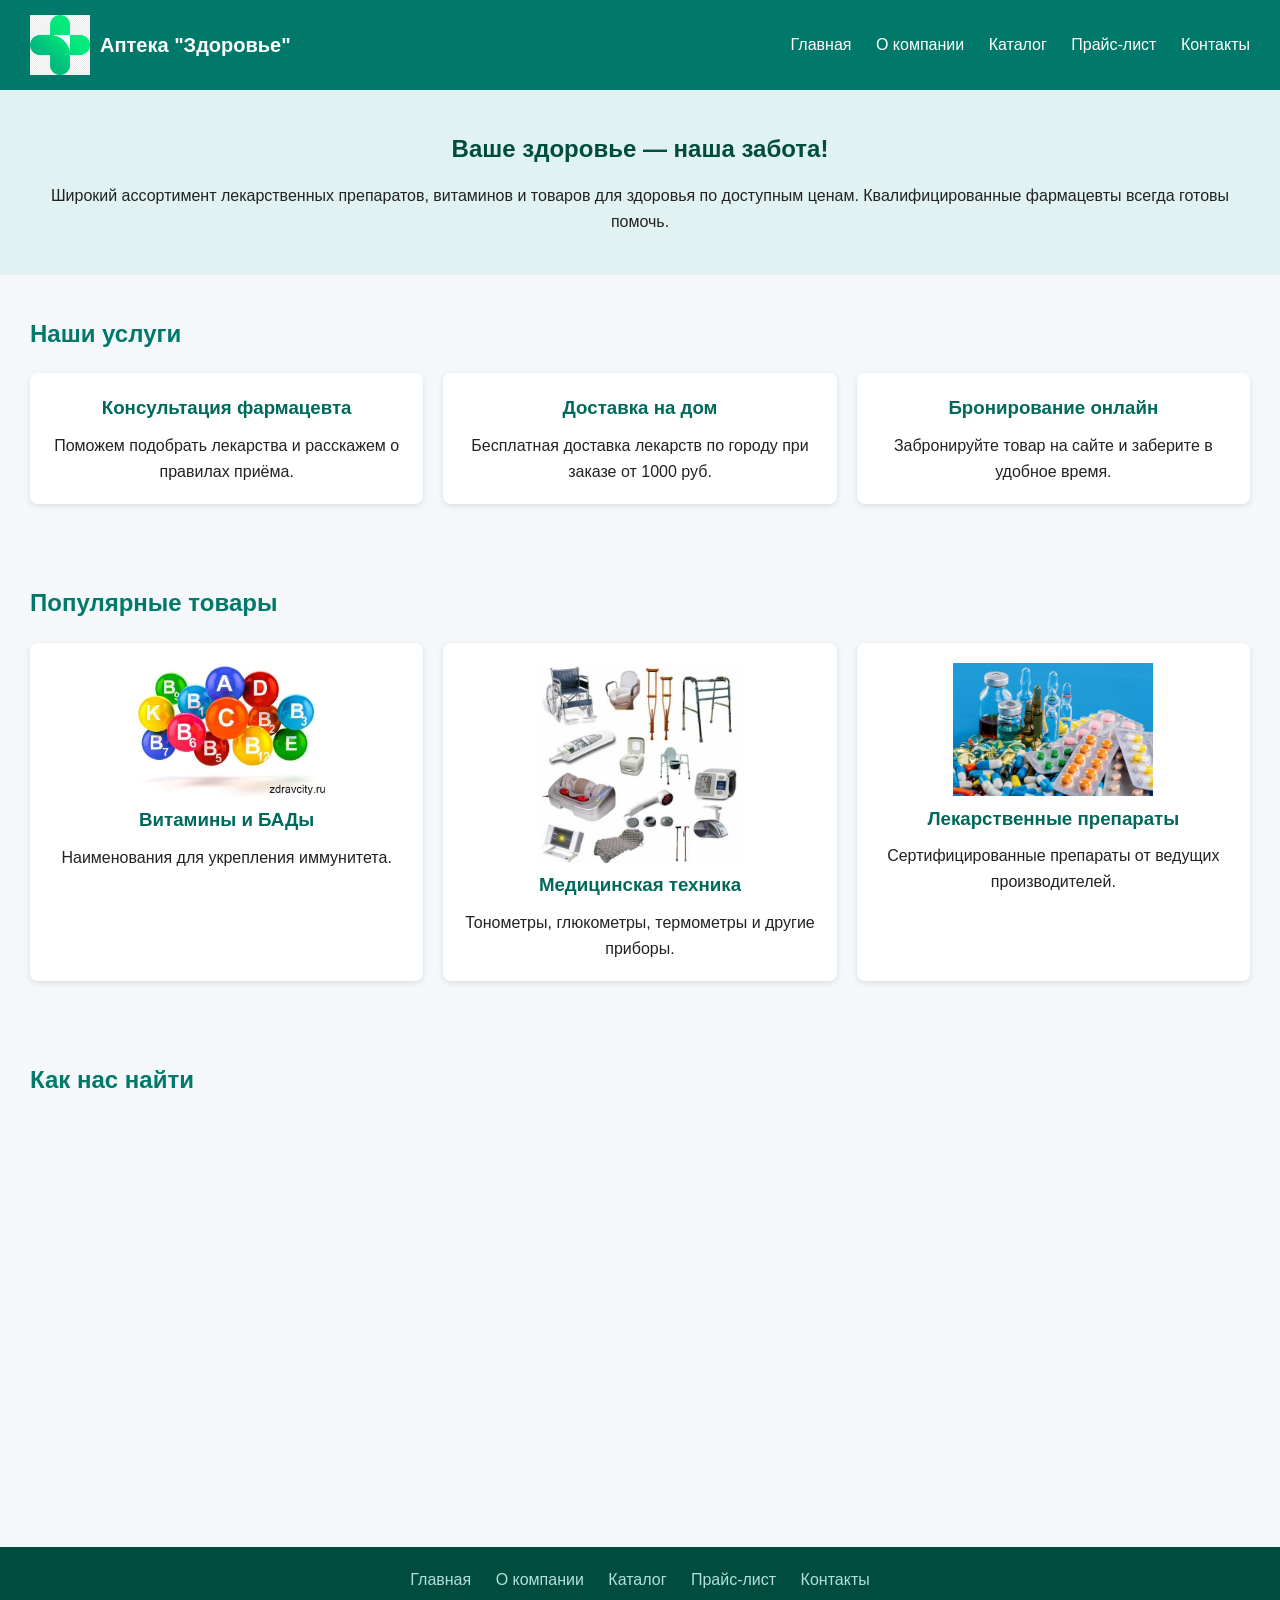
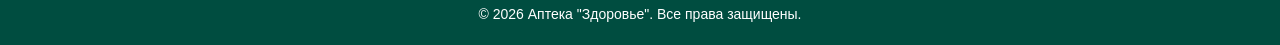
==== index.html @ 6024abb8 "Add files via upload" ====
<!DOCTYPE html>
<html lang="ru">
<head>
    <meta charset="UTF-8">
    <meta name="viewport" content="width=device-width, initial-scale=1.0">
    <title>Аптека "Здоровье" — Главная</title>
    <link rel="stylesheet" href="style.css">
</head>
<body>

<header class="header">
    <div class="logo">
        <img src="images/logo.png" alt="Логотип аптеки Здоровье" width="60">
        <span>Аптека "Здоровье"</span>
    </div>
    <nav class="nav">
        <a href="index.html">Главная</a>
        <a href="about.html">О компании</a>
        <a href="catalog.html">Каталог</a>
        <a href="price.html">Прайс-лист</a>
        <a href="contacts.html">Контакты</a>
    </nav>
</header>

<section class="intro">
    <h1>Ваше здоровье — наша забота!</h1>
    <p>Широкий ассортимент лекарственных препаратов, витаминов 
       и товаров для здоровья по доступным ценам. 
       Квалифицированные фармацевты всегда готовы помочь.</p>
</section>

<section class="services">
    <h2>Наши услуги</h2>
    <div class="cards">
        <div class="card">
            <h3>Консультация фармацевта</h3>
            <p>Поможем подобрать лекарства и расскажем о 
               правилах приёма.</p>
        </div>
        <div class="card">
            <h3>Доставка на дом</h3>
            <p>Бесплатная доставка лекарств по городу 
               при заказе от 1000 руб.</p>
        </div>
        <div class="card">
            <h3>Бронирование онлайн</h3>
            <p>Забронируйте товар на сайте и заберите 
               в удобное время.</p>
        </div>
    </div>
</section>

<section class="featured">
    <h2>Популярные товары</h2>
    <div class="cards">
        <div class="card">
            <img src="images/vitamins.jpg" alt="Витамины" width="200">
            <h3>Витамины и БАДы</h3>
            <p>Наименования для укрепления 
               иммунитета.</p>
        </div>
        <div class="card">
            <img src="images/medtech.jpg" alt="Медтехника" width="200">
            <h3>Медицинская техника</h3>
            <p>Тонометры, глюкометры, термометры 
               и другие приборы.</p>
        </div>
        <div class="card">
            <img src="images/medicine.jpg" alt="Лекарства" width="200">
            <h3>Лекарственные препараты</h3>
            <p>Сертифицированные препараты от ведущих 
               производителей.</p>
        </div>
    </div>
</section>

<section class="map">
    <h2>Как нас найти</h2>
    <!-- Интерактивная карта Яндекс -->
    <iframe src="https://yandex.ru/map-widget/v1/?ll=34.303175%2C53.304076&z=16" 
            width="100%" height="350" frameborder="0"></iframe>
</section>

<footer class="footer">
    <nav>
        <a href="index.html">Главная</a>
        <a href="about.html">О компании</a>
        <a href="catalog.html">Каталог</a>
        <a href="price.html">Прайс-лист</a>
        <a href="contacts.html">Контакты</a>
    </nav>
    <p>© 2026 Аптека "Здоровье". Все права защищены.</p>
</footer>

</body>
</html>
---- style.css ----
* {
    box-sizing: border-box;
    margin: 0;
    padding: 0;
}

body {
    font-family: Arial, sans-serif;
    background: #f4f8fb;
    color: #222;
    line-height: 1.6;
}

/* Шапка */
.header {
    display: flex;
    justify-content: space-between;
    align-items: center;
    background: #00796b;
    color: #fff;
    padding: 15px 30px;
    flex-wrap: wrap;
}

.logo {
    display: flex;
    align-items: center;
    gap: 10px;
    font-size: 20px;
    font-weight: bold;
}

.nav a {
    color: #fff;
    text-decoration: none;
    margin-left: 20px;
    font-weight: 500;
}

.nav a:hover {
    text-decoration: underline;
}

/* Интро */
.intro {
    background: #e0f2f1;
    padding: 40px 30px;
    text-align: center;
}

.intro h1 {
    color: #004d40;
    margin-bottom: 15px;
}

/* Карточки */
.services, .featured {
    padding: 40px 30px;
}

.services h2, .featured h2 {
    color: #00796b;
    margin-bottom: 20px;
}

.cards {
    display: flex;
    gap: 20px;
    flex-wrap: wrap;
}

.card {
    background: #fff;
    border-radius: 8px;
    padding: 20px;
    flex: 1 1 250px;
    box-shadow: 0 2px 6px rgba(0,0,0,0.1);
    text-align: center;
}

.card h3 {
    margin-bottom: 10px;
    color: #00695c;
}

/* Таблица прайса */
.price-table {
    width: 100%;
    border-collapse: collapse;
    margin-top: 20px;
}

.price-table th, .price-table td {
    border: 1px solid #b2dfdb;
    padding: 10px;
    text-align: left;
}

.price-table th {
    background: #00796b;
    color: #fff;
}

.cat-medicine { background: #e3f2fd; }
.cat-vitamins  { background: #e8f5e9; }
.cat-medtech   { background: #fff3e0; }

/* Товары */
.product {
    background: #fff;
    border-radius: 8px;
    padding: 20px;
    margin-bottom: 20px;
    box-shadow: 0 2px 6px rgba(0,0,0,0.1);
}

.product h3 {
    color: #00695c;
    margin-bottom: 10px;
}

/* Карта */
.map {
    padding: 40px 30px;
}

.map h2 {
    color: #00796b;
    margin-bottom: 20px;
}

/* Подвал */
.footer {
    background: #004d40;
    color: #fff;
    text-align: center;
    padding: 20px;
    margin-top: 30px;
}

.footer nav a {
    color: #b2dfdb;
    text-decoration: none;
    margin: 0 10px;
}

.footer nav a:hover {
    text-decoration: underline;
}

.footer p {
    margin-top: 10px;
    font-size: 14px;
}
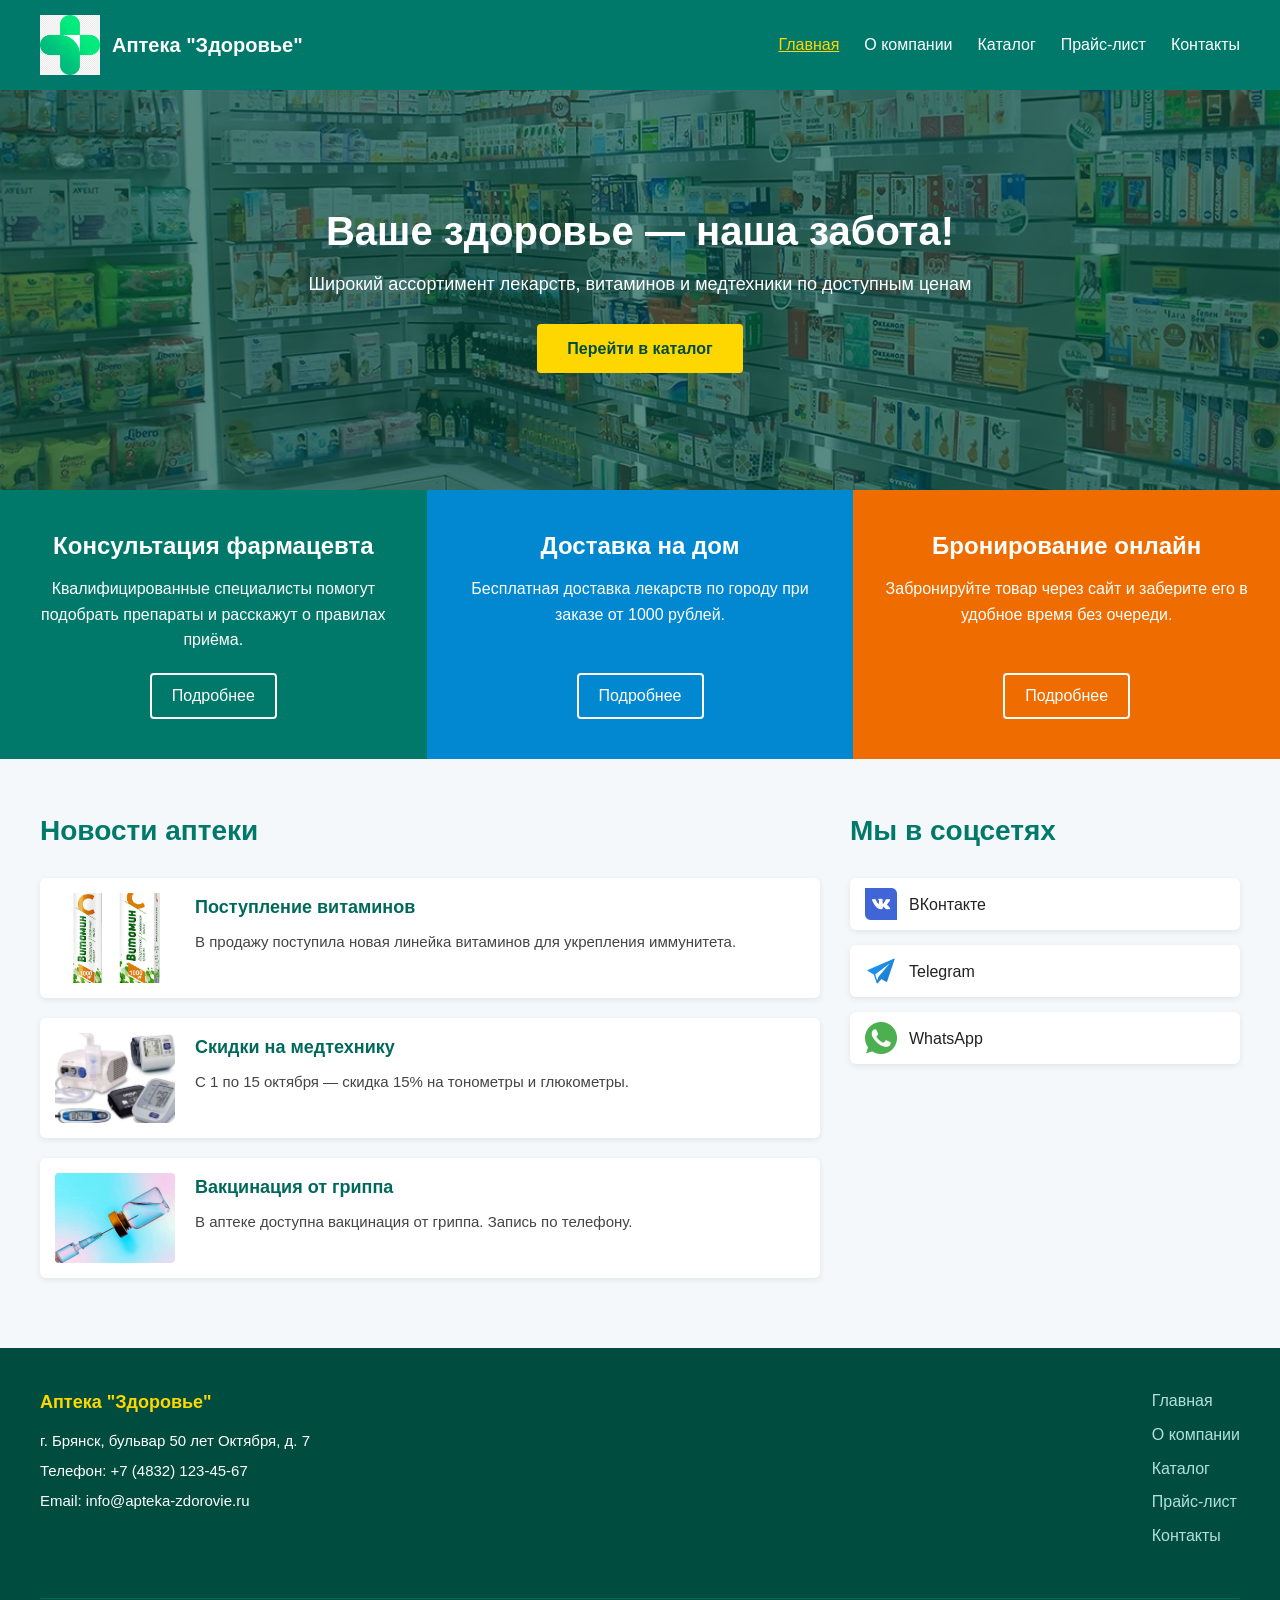
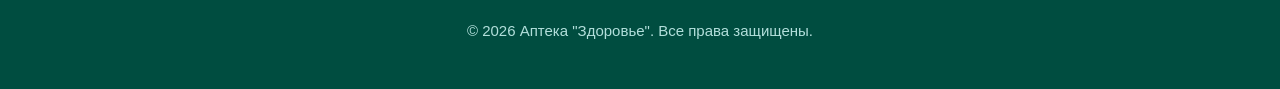
==== commit fdab4213: "Add files via upload" ====
--- a/index.html
+++ b/index.html
@@ -4,92 +4,118 @@
     <meta charset="UTF-8">
     <meta name="viewport" content="width=device-width, initial-scale=1.0">
     <title>Аптека "Здоровье" — Главная</title>
-    <link rel="stylesheet" href="style.css">
+    <link rel="stylesheet" href="styles.css">
 </head>
 <body>
 
+<!-- ШАПКА САЙТА -->
 <header class="header">
     <div class="logo">
         <img src="images/logo.png" alt="Логотип аптеки Здоровье" width="60">
-        <span>Аптека "Здоровье"</span>
+        <span class="logo-text">Аптека "Здоровье"</span>
     </div>
-    <nav class="nav">
-        <a href="index.html">Главная</a>
-        <a href="about.html">О компании</a>
-        <a href="catalog.html">Каталог</a>
-        <a href="price.html">Прайс-лист</a>
-        <a href="contacts.html">Контакты</a>
+
+    <nav class="main-menu">
+        <ul>
+            <li><a href="index.html" class="active">Главная</a></li>
+            <li><a href="about.html">О компании</a></li>
+            <li><a href="catalog.html">Каталог</a></li>
+            <li><a href="price.html">Прайс-лист</a></li>
+            <li><a href="contacts.html">Контакты</a></li>
+        </ul>
     </nav>
 </header>
 
-<section class="intro">
-    <h1>Ваше здоровье — наша забота!</h1>
-    <p>Широкий ассортимент лекарственных препаратов, витаминов 
-       и товаров для здоровья по доступным ценам. 
-       Квалифицированные фармацевты всегда готовы помочь.</p>
-</section>
-
-<section class="services">
-    <h2>Наши услуги</h2>
-    <div class="cards">
-        <div class="card">
-            <h3>Консультация фармацевта</h3>
-            <p>Поможем подобрать лекарства и расскажем о 
-               правилах приёма.</p>
-        </div>
-        <div class="card">
-            <h3>Доставка на дом</h3>
-            <p>Бесплатная доставка лекарств по городу 
-               при заказе от 1000 руб.</p>
-        </div>
-        <div class="card">
-            <h3>Бронирование онлайн</h3>
-            <p>Забронируйте товар на сайте и заберите 
-               в удобное время.</p>
-        </div>
+<!-- ГЛАВНЫЙ БАННЕР -->
+<section class="hero">
+    <div class="hero-content">
+        <h1>Ваше здоровье — наша забота!</h1>
+        <p>Широкий ассортимент лекарств, витаминов и медтехники по доступным ценам</p>
+        <a href="catalog.html" class="btn">Перейти в каталог</a>
     </div>
 </section>
 
-<section class="featured">
-    <h2>Популярные товары</h2>
-    <div class="cards">
-        <div class="card">
-            <img src="images/vitamins.jpg" alt="Витамины" width="200">
-            <h3>Витамины и БАДы</h3>
-            <p>Наименования для укрепления 
-               иммунитета.</p>
-        </div>
-        <div class="card">
-            <img src="images/medtech.jpg" alt="Медтехника" width="200">
-            <h3>Медицинская техника</h3>
-            <p>Тонометры, глюкометры, термометры 
-               и другие приборы.</p>
-        </div>
-        <div class="card">
-            <img src="images/medicine.jpg" alt="Лекарства" width="200">
-            <h3>Лекарственные препараты</h3>
-            <p>Сертифицированные препараты от ведущих 
-               производителей.</p>
-        </div>
-    </div>
+<!-- ТРИ КЛЮЧЕВЫХ ПРЕИМУЩЕСТВА -->
+<section class="services">
+    <article class="service service-green">
+        <h2>Консультация фармацевта</h2>
+        <p>Квалифицированные специалисты помогут подобрать препараты и расскажут о правилах приёма.</p>
+        <a href="about.html" class="btn-small">Подробнее</a>
+    </article>
+
+    <article class="service service-blue">
+        <h2>Доставка на дом</h2>
+        <p>Бесплатная доставка лекарств по городу при заказе от 1000 рублей.</p>
+        <a href="contacts.html" class="btn-small">Подробнее</a>
+    </article>
+
+    <article class="service service-orange">
+        <h2>Бронирование онлайн</h2>
+        <p>Забронируйте товар через сайт и заберите его в удобное время без очереди.</p>
+        <a href="catalog.html" class="btn-small">Подробнее</a>
+    </article>
 </section>
 
-<section class="map">
-    <h2>Как нас найти</h2>
-    <!-- Интерактивная карта Яндекс -->
-    <iframe src="https://yandex.ru/map-widget/v1/?ll=34.303175%2C53.304076&z=16" 
-            width="100%" height="350" frameborder="0"></iframe>
+<!-- НОВОСТИ И СОЦСЕТИ -->
+<section class="content">
+    <div class="news">
+        <h2>Новости аптеки</h2>
+
+        <article class="news-item">
+            <img src="images/news-1.jpg" alt="Новость о поступлении витаминов">
+            <div class="news-text">
+                <h3>Поступление витаминов</h3>
+                <p>В продажу поступила новая линейка витаминов для укрепления иммунитета.</p>
+            </div>
+        </article>
+
+        <article class="news-item">
+            <img src="images/news-2.jpg" alt="Новость о скидках">
+            <div class="news-text">
+                <h3>Скидки на медтехнику</h3>
+                <p>С 1 по 15 октября — скидка 15% на тонометры и глюкометры.</p>
+            </div>
+        </article>
+
+        <article class="news-item">
+            <img src="images/news-3.jpg" alt="Новость о вакцинации">
+            <div class="news-text">
+                <h3>Вакцинация от гриппа</h3>
+                <p>В аптеке доступна вакцинация от гриппа. Запись по телефону.</p>
+            </div>
+        </article>
+    </div>
+
+    <aside class="social">
+        <h2>Мы в соцсетях</h2>
+        <ul class="social-list">
+            <li><a href="https://vk.com"><img src="images/social-vk.png" alt="ВКонтакте" width="32"> ВКонтакте</a></li>
+            <li><a href="https://t.me"><img src="images/social-tg.png" alt="Telegram" width="32"> Telegram</a></li>
+            <li><a href="https://wa.me"><img src="images/social-wa.png" alt="WhatsApp" width="32"> WhatsApp</a></li>
+        </ul>
+    </aside>
 </section>
 
+<!-- ПОДВАЛ -->
 <footer class="footer">
-    <nav>
-        <a href="index.html">Главная</a>
-        <a href="about.html">О компании</a>
-        <a href="catalog.html">Каталог</a>
-        <a href="price.html">Прайс-лист</a>
-        <a href="contacts.html">Контакты</a>
+    <div class="footer-contacts">
+        <h3>Аптека "Здоровье"</h3>
+        <p>г. Брянск, бульвар 50 лет Октября, д. 7</p>
+        <p>Телефон: +7 (4832) 123-45-67</p>
+        <p>Email: info@apteka-zdorovie.ru</p>
+    </div>
+
+    <nav class="footer-menu">
+        <ul>
+            <li><a href="index.html">Главная</a></li>
+            <li><a href="about.html">О компании</a></li>
+            <li><a href="catalog.html">Каталог</a></li>
+            <li><a href="price.html">Прайс-лист</a></li>
+            <li><a href="contacts.html">Контакты</a></li>
+        </ul>
     </nav>
-    <p>© 2026 Аптека "Здоровье". Все права защищены.</p>
+
+    <p class="copyright">© 2026 Аптека "Здоровье". Все права защищены.</p>
 </footer>
 
 </body>
--- a/styles.css
+++ b/styles.css
@@ -0,0 +1,609 @@
+/* ============================================================
+   СБРОС И БАЗОВЫЕ СТИЛИ
+   ============================================================ */
+* {
+    box-sizing: border-box;
+    margin: 0;
+    padding: 0;
+}
+
+html {
+    scroll-behavior: smooth;
+}
+
+body {
+    font-family: Arial, Helvetica, sans-serif;
+    background: #f4f8fb;
+    color: #222;
+    line-height: 1.6;
+}
+
+img {
+    max-width: 100%;
+    height: auto;
+    display: block;
+}
+
+ul {
+    list-style: none;
+}
+
+/* ============================================================
+   СОСТОЯНИЯ ССЫЛОК (требование ЛР №2)
+   ============================================================ */
+a:link {
+    color: #00796b;
+    text-decoration: none;
+}
+
+a:visited {
+    color: #00796b;
+}
+
+a:hover {
+    color: #004d40;
+    text-decoration: underline;
+}
+
+a:active {
+    color: #d2691e;
+}
+
+/* ============================================================
+   ШАПКА САЙТА
+   ============================================================ */
+.header {
+    display: flex;
+    justify-content: space-between;
+    align-items: center;
+    background: #00796b;
+    color: #fff;
+    padding: 15px 40px;
+    flex-wrap: wrap;
+    gap: 15px;
+}
+
+.logo {
+    display: flex;
+    align-items: center;
+    gap: 12px;
+    font-size: 20px;
+    font-weight: bold;
+}
+
+.logo-text {
+    color: #fff;
+}
+
+.main-menu ul {
+    display: flex;
+    gap: 25px;
+    flex-wrap: wrap;
+}
+
+.main-menu a:link,
+.main-menu a:visited {
+    color: #fff;
+    font-weight: 500;
+    text-decoration: none;
+}
+
+.main-menu a:hover {
+    color: #b2dfdb;
+    text-decoration: underline;
+}
+
+.main-menu a:active {
+    color: #ffd700;
+}
+
+.main-menu a.active {
+    color: #ffd700;
+    text-decoration: underline;
+}
+
+/* ============================================================
+   ГЛАВНЫЙ БАННЕР (HERO)
+   ============================================================ */
+.hero {
+    background: linear-gradient(rgba(0, 77, 64, 0.65), rgba(0, 77, 64, 0.65)),
+                url(images/hero-bg.jpg) no-repeat center center;
+    background-size: cover;
+    min-height: 400px;
+    display: flex;
+    justify-content: center;
+    align-items: center;
+    text-align: center;
+    color: #fff;
+    padding: 40px 20px;
+}
+
+.hero-content {
+    max-width: 700px;
+}
+
+.hero-content h1 {
+    font-size: 40px;
+    color: #fff;
+    margin-bottom: 15px;
+    line-height: 1.2;
+}
+
+.hero-content p {
+    font-size: 18px;
+    margin-bottom: 25px;
+}
+
+/* ============================================================
+   КНОПКА "ПЕРЕЙТИ В КАТАЛОГ" (.btn)
+   ============================================================ */
+a.btn {
+    display: inline-block;
+    padding: 12px 30px;
+    background: #ffd700;
+    color: #004d40;
+    border-radius: 4px;
+    font-weight: bold;
+    font-size: 16px;
+    text-decoration: none;
+    transition: background 0.3s, color 0.3s;
+}
+
+a.btn:link,
+a.btn:visited {
+    color: #004d40;
+    text-decoration: none;
+}
+
+a.btn:hover {
+    background: #ffeb3b;
+    color: #004d40;
+    text-decoration: none;
+}
+
+a.btn:active {
+    background: #ffc107;
+    color: #004d40;
+}
+
+/* ============================================================
+   ТРИ КАРТОЧКИ УСЛУГ (одинаковая высота + кнопки на одном уровне)
+   ============================================================ */
+.services {
+    display: flex;
+    flex-wrap: wrap;
+    gap: 0;
+    align-items: stretch;
+}
+
+.service {
+    flex: 1 1 300px;
+    padding: 40px 30px;
+    text-align: center;
+    color: #fff;
+    display: flex;
+    flex-direction: column;
+}
+
+.service h2 {
+    font-size: 24px;
+    margin-bottom: 15px;
+    color: #fff;
+    line-height: 1.3;
+}
+
+.service p {
+    margin-bottom: 20px;
+    flex-grow: 1;
+}
+
+.service-green {
+    background: #00796b;
+}
+
+.service-blue {
+    background: #0288d1;
+}
+
+.service-orange {
+    background: #ef6c00;
+}
+
+/* ============================================================
+   КНОПКА "ПОДРОБНЕЕ" (.btn-small)
+   ============================================================ */
+a.btn-small {
+    display: inline-block;
+    align-self: center;
+    margin-top: auto;
+    padding: 8px 20px;
+    border: 2px solid #fff;
+    border-radius: 4px;
+    color: #fff;
+    text-decoration: none;
+    transition: background 0.3s, color 0.3s;
+}
+
+a.btn-small:link,
+a.btn-small:visited {
+    color: #fff;
+    text-decoration: none;
+}
+
+a.btn-small:hover {
+    background: #fff;
+    color: #004d40;
+    text-decoration: none;
+}
+
+a.btn-small:active {
+    background: #b2dfdb;
+    color: #004d40;
+}
+
+/* ============================================================
+   НОВОСТИ И СОЦСЕТИ
+   ============================================================ */
+.content {
+    display: flex;
+    gap: 30px;
+    padding: 50px 40px;
+    flex-wrap: wrap;
+}
+
+.news {
+    flex: 2 1 500px;
+}
+
+.news h2 {
+    font-size: 28px;
+    color: #00796b;
+    margin-bottom: 25px;
+}
+
+.news-item {
+    display: flex;
+    gap: 20px;
+    margin-bottom: 20px;
+    background: #fff;
+    padding: 15px;
+    border-radius: 6px;
+    box-shadow: 0 2px 6px rgba(0, 0, 0, 0.08);
+}
+
+.news-item img {
+    width: 120px;
+    height: 90px;
+    object-fit: cover;
+    border-radius: 4px;
+    flex-shrink: 0;
+}
+
+.news-item h3 {
+    color: #00695c;
+    margin-bottom: 8px;
+    font-size: 18px;
+}
+
+.news-item p {
+    color: #444;
+    font-size: 15px;
+}
+
+.social {
+    flex: 1 1 250px;
+}
+
+.social h2 {
+    font-size: 28px;
+    color: #00796b;
+    margin-bottom: 25px;
+}
+
+.social-list li {
+    margin-bottom: 15px;
+}
+
+.social-list a {
+    display: flex;
+    align-items: center;
+    gap: 12px;
+    padding: 10px 15px;
+    background: #fff;
+    border-radius: 6px;
+    box-shadow: 0 2px 6px rgba(0, 0, 0, 0.08);
+    transition: background 0.3s;
+}
+
+.social-list a:link,
+.social-list a:visited {
+    color: #222;
+    text-decoration: none;
+}
+
+.social-list a:hover {
+    background: #e0f2f1;
+    text-decoration: none;
+}
+
+.social-list img {
+    width: 32px;
+    height: 32px;
+    flex-shrink: 0;
+}
+
+/* ============================================================
+   ВНУТРЕННИЕ СТРАНИЦЫ (about, catalog, price, contacts)
+   ============================================================ */
+.page {
+    max-width: 1200px;
+    margin: 0 auto;
+    padding: 40px 30px;
+}
+
+.page h1 {
+    color: #004d40;
+    font-size: 32px;
+    margin-bottom: 25px;
+}
+
+.page-section {
+    margin-bottom: 35px;
+}
+
+.page-section h2 {
+    color: #00796b;
+    font-size: 24px;
+    margin-bottom: 15px;
+}
+
+.page-section p {
+    margin-bottom: 8px;
+}
+
+/* Список показателей в about.html */
+.stats-list {
+    list-style: disc;
+    padding-left: 25px;
+}
+
+.stats-list li {
+    margin-bottom: 8px;
+}
+
+/* ============================================================
+   КАТАЛОГ (catalog.html)
+   ============================================================ */
+.products {
+    display: flex;
+    flex-wrap: wrap;
+    gap: 20px;
+}
+
+.product {
+    flex: 1 1 300px;
+    background: #fff;
+    padding: 20px;
+    border-radius: 8px;
+    box-shadow: 0 2px 6px rgba(0, 0, 0, 0.1);
+    display: flex;
+    flex-direction: column;
+}
+
+.product img {
+    width: 100%;
+    height: 200px;
+    object-fit: cover;
+    border-radius: 4px;
+    margin-bottom: 15px;
+}
+
+.product h3 {
+    color: #00695c;
+    margin-bottom: 12px;
+    font-size: 18px;
+}
+
+.product p {
+    margin-bottom: 8px;
+    font-size: 15px;
+}
+
+/* ============================================================
+   ПРАЙС-ЛИСТ (price.html) — таблица по прямому назначению
+   ============================================================ */
+.price-table {
+    width: 100%;
+    border-collapse: collapse;
+    margin-top: 20px;
+    background: #fff;
+    box-shadow: 0 2px 6px rgba(0, 0, 0, 0.08);
+}
+
+.price-table th,
+.price-table td {
+    border: 1px solid #b2dfdb;
+    padding: 12px;
+    text-align: left;
+}
+
+.price-table th {
+    background: #00796b;
+    color: #fff;
+    font-weight: bold;
+}
+
+.price-table tr.cat-medicine { background: #e3f2fd; }
+.price-table tr.cat-vitamins  { background: #e8f5e9; }
+.price-table tr.cat-medtech   { background: #fff3e0; }
+
+/* ============================================================
+   ПОДВАЛ
+   ============================================================ */
+.footer {
+    background: #004d40;
+    color: #fff;
+    padding: 40px;
+    display: flex;
+    flex-wrap: wrap;
+    gap: 30px;
+    justify-content: space-between;
+    align-items: flex-start;
+}
+
+.footer h3 {
+    color: #ffd700;
+    margin-bottom: 12px;
+    font-size: 18px;
+}
+
+.footer p {
+    margin-bottom: 6px;
+    font-size: 15px;
+}
+
+.footer-menu ul {
+    display: flex;
+    flex-direction: column;
+    gap: 8px;
+}
+
+.footer-menu a:link,
+.footer-menu a:visited {
+    color: #b2dfdb;
+    text-decoration: none;
+}
+
+.footer-menu a:hover {
+    color: #ffd700;
+    text-decoration: underline;
+}
+
+.footer-menu a:active {
+    color: #fff;
+}
+
+.copyright {
+    width: 100%;
+    text-align: center;
+    padding-top: 20px;
+    border-top: 1px solid #00695c;
+    font-size: 14px;
+    margin-top: 20px;
+    color: #b2dfdb;
+}
+
+/* ============================================================
+   АДАПТИВНОСТЬ
+   ============================================================ */
+
+/* Планшеты (до 1024px) */
+@media (max-width: 1024px) {
+    .header {
+        flex-direction: column;
+        text-align: center;
+    }
+
+    .main-menu ul {
+        justify-content: center;
+    }
+
+    .hero-content h1 {
+        font-size: 32px;
+    }
+
+    .hero-content p {
+        font-size: 16px;
+    }
+}
+
+/* Мобильные (до 768px) */
+@media (max-width: 768px) {
+    .services {
+        flex-direction: column;
+    }
+
+    .service {
+        flex: 1 1 auto;
+    }
+
+    .content {
+        flex-direction: column;
+        padding: 30px 20px;
+    }
+
+    .news-item {
+        flex-direction: column;
+    }
+
+    .news-item img {
+        width: 100%;
+        height: 180px;
+    }
+
+    .footer {
+        flex-direction: column;
+        text-align: center;
+        align-items: center;
+    }
+
+    .footer-menu ul {
+        align-items: center;
+    }
+
+    .page {
+        padding: 25px 20px;
+    }
+
+    .page h1 {
+        font-size: 26px;
+    }
+
+    .page-section h2 {
+        font-size: 20px;
+    }
+}
+
+/* Маленькие телефоны (до 480px) */
+@media (max-width: 480px) {
+    .main-menu ul {
+        flex-direction: column;
+        align-items: center;
+        gap: 10px;
+    }
+
+    .hero {
+        min-height: 300px;
+        padding: 30px 15px;
+    }
+
+    .hero-content h1 {
+        font-size: 24px;
+    }
+
+    .hero-content p {
+        font-size: 15px;
+    }
+
+    a.btn {
+        padding: 10px 20px;
+        font-size: 14px;
+    }
+
+    .products {
+        flex-direction: column;
+    }
+
+    .price-table {
+        font-size: 13px;
+    }
+
+    .price-table th,
+    .price-table td {
+        padding: 8px;
+    }
+
+    .page {
+        padding: 20px 15px;
+    }
+}
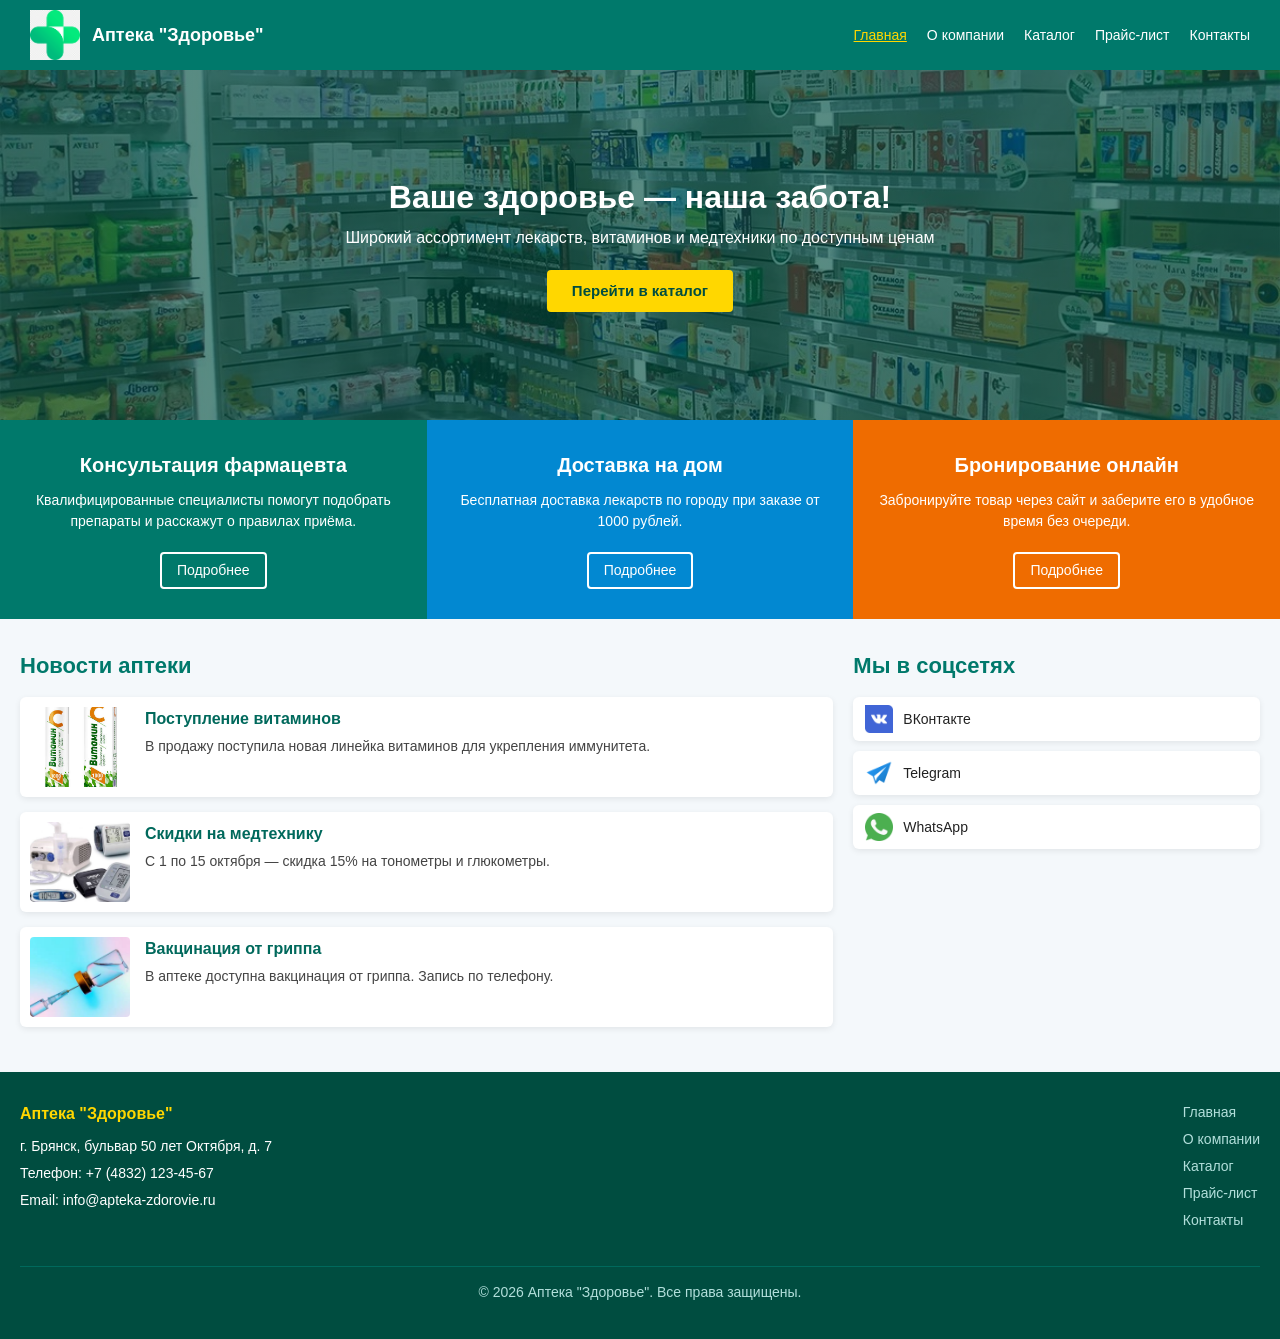
==== commit b641f854: "Add files via upload" ====
--- a/index.html
+++ b/index.html
@@ -7,116 +7,117 @@
     <link rel="stylesheet" href="styles.css">
 </head>
 <body>
+    <header class="header">
+        <div class="logo">
+            <img src="images/logo.png" alt="Логотип аптеки Здоровье" width="50">
+            <span class="logo-text">Аптека "Здоровье"</span>
+        </div>
 
-<!-- ШАПКА САЙТА -->
-<header class="header">
-    <div class="logo">
-        <img src="images/logo.png" alt="Логотип аптеки Здоровье" width="60">
-        <span class="logo-text">Аптека "Здоровье"</span>
-    </div>
+        <!-- Кнопка бургер (видна только на мобильных) -->
+        <button class="burger-btn" id="burger-btn">☰</button>
 
-    <nav class="main-menu">
-        <ul>
-            <li><a href="index.html" class="active">Главная</a></li>
-            <li><a href="about.html">О компании</a></li>
-            <li><a href="catalog.html">Каталог</a></li>
-            <li><a href="price.html">Прайс-лист</a></li>
-            <li><a href="contacts.html">Контакты</a></li>
-        </ul>
-    </nav>
-</header>
+        <nav class="main-menu" id="main-menu">
+            <ul>
+                <li><a href="index.html" class="active">Главная</a></li>
+                <li><a href="about.html">О компании</a></li>
+                <li><a href="catalog.html">Каталог</a></li>
+                <li><a href="price.html">Прайс-лист</a></li>
+                <li><a href="contacts.html">Контакты</a></li>
+            </ul>
+        </nav>
+    </header>
 
-<!-- ГЛАВНЫЙ БАННЕР -->
-<section class="hero">
-    <div class="hero-content">
-        <h1>Ваше здоровье — наша забота!</h1>
-        <p>Широкий ассортимент лекарств, витаминов и медтехники по доступным ценам</p>
-        <a href="catalog.html" class="btn">Перейти в каталог</a>
-    </div>
-</section>
+    <main class="main-content">
 
-<!-- ТРИ КЛЮЧЕВЫХ ПРЕИМУЩЕСТВА -->
-<section class="services">
-    <article class="service service-green">
-        <h2>Консультация фармацевта</h2>
-        <p>Квалифицированные специалисты помогут подобрать препараты и расскажут о правилах приёма.</p>
-        <a href="about.html" class="btn-small">Подробнее</a>
-    </article>
+        <section class="hero">
+            <div class="hero-content">
+                <h1>Ваше здоровье — наша забота!</h1>
+                <p>Широкий ассортимент лекарств, витаминов и медтехники по доступным ценам</p>
+                <a href="catalog.html" class="btn">Перейти в каталог</a>
+            </div>
+        </section>
 
-    <article class="service service-blue">
-        <h2>Доставка на дом</h2>
-        <p>Бесплатная доставка лекарств по городу при заказе от 1000 рублей.</p>
-        <a href="contacts.html" class="btn-small">Подробнее</a>
-    </article>
+        <section class="services">
+            <article class="service service-green">
+                <h2>Консультация фармацевта</h2>
+                <p>Квалифицированные специалисты помогут подобрать препараты и расскажут о правилах приёма.</p>
+                <a href="about.html" class="btn-small">Подробнее</a>
+            </article>
 
-    <article class="service service-orange">
-        <h2>Бронирование онлайн</h2>
-        <p>Забронируйте товар через сайт и заберите его в удобное время без очереди.</p>
-        <a href="catalog.html" class="btn-small">Подробнее</a>
-    </article>
-</section>
+            <article class="service service-blue">
+                <h2>Доставка на дом</h2>
+                <p>Бесплатная доставка лекарств по городу при заказе от 1000 рублей.</p>
+                <a href="contacts.html" class="btn-small">Подробнее</a>
+            </article>
 
-<!-- НОВОСТИ И СОЦСЕТИ -->
-<section class="content">
-    <div class="news">
-        <h2>Новости аптеки</h2>
+            <article class="service service-orange">
+                <h2>Бронирование онлайн</h2>
+                <p>Забронируйте товар через сайт и заберите его в удобное время без очереди.</p>
+                <a href="catalog.html" class="btn-small">Подробнее</a>
+            </article>
+        </section>
 
-        <article class="news-item">
-            <img src="images/news-1.jpg" alt="Новость о поступлении витаминов">
-            <div class="news-text">
-                <h3>Поступление витаминов</h3>
-                <p>В продажу поступила новая линейка витаминов для укрепления иммунитета.</p>
+        <section class="content">
+            <div class="news">
+                <h2>Новости аптеки</h2>
+
+                <article class="news-item">
+                    <img src="images/news-1.jpg" alt="Новость о поступлении витаминов">
+                    <div class="news-text">
+                        <h3>Поступление витаминов</h3>
+                        <p>В продажу поступила новая линейка витаминов для укрепления иммунитета.</p>
+                    </div>
+                </article>
+
+                <article class="news-item">
+                    <img src="images/news-2.jpg" alt="Новость о скидках">
+                    <div class="news-text">
+                        <h3>Скидки на медтехнику</h3>
+                        <p>С 1 по 15 октября — скидка 15% на тонометры и глюкометры.</p>
+                    </div>
+                </article>
+
+                <article class="news-item">
+                    <img src="images/news-3.jpg" alt="Новость о вакцинации">
+                    <div class="news-text">
+                        <h3>Вакцинация от гриппа</h3>
+                        <p>В аптеке доступна вакцинация от гриппа. Запись по телефону.</p>
+                    </div>
+                </article>
             </div>
-        </article>
 
-        <article class="news-item">
-            <img src="images/news-2.jpg" alt="Новость о скидках">
-            <div class="news-text">
-                <h3>Скидки на медтехнику</h3>
-                <p>С 1 по 15 октября — скидка 15% на тонометры и глюкометры.</p>
-            </div>
-        </article>
+            <aside class="social">
+                <h2>Мы в соцсетях</h2>
+                <ul class="social-list">
+                    <li><a href="https://vk.com"><img src="images/social-vk.png" alt="ВКонтакте" width="32"> ВКонтакте</a></li>
+                    <li><a href="https://t.me"><img src="images/social-tg.png" alt="Telegram" width="32"> Telegram</a></li>
+                    <li><a href="https://wa.me"><img src="images/social-wa.png" alt="WhatsApp" width="32"> WhatsApp</a></li>
+                </ul>
+            </aside>
+        </section>
 
-        <article class="news-item">
-            <img src="images/news-3.jpg" alt="Новость о вакцинации">
-            <div class="news-text">
-                <h3>Вакцинация от гриппа</h3>
-                <p>В аптеке доступна вакцинация от гриппа. Запись по телефону.</p>
-            </div>
-        </article>
-    </div>
+    </main>
 
-    <aside class="social">
-        <h2>Мы в соцсетях</h2>
-        <ul class="social-list">
-            <li><a href="https://vk.com"><img src="images/social-vk.png" alt="ВКонтакте" width="32"> ВКонтакте</a></li>
-            <li><a href="https://t.me"><img src="images/social-tg.png" alt="Telegram" width="32"> Telegram</a></li>
-            <li><a href="https://wa.me"><img src="images/social-wa.png" alt="WhatsApp" width="32"> WhatsApp</a></li>
-        </ul>
-    </aside>
-</section>
+    <footer class="footer">
+        <div class="footer-contacts">
+            <h3>Аптека "Здоровье"</h3>
+            <p>г. Брянск, бульвар 50 лет Октября, д. 7</p>
+            <p>Телефон: +7 (4832) 123-45-67</p>
+            <p>Email: info@apteka-zdorovie.ru</p>
+        </div>
 
-<!-- ПОДВАЛ -->
-<footer class="footer">
-    <div class="footer-contacts">
-        <h3>Аптека "Здоровье"</h3>
-        <p>г. Брянск, бульвар 50 лет Октября, д. 7</p>
-        <p>Телефон: +7 (4832) 123-45-67</p>
-        <p>Email: info@apteka-zdorovie.ru</p>
-    </div>
+        <nav class="footer-menu">
+            <ul>
+                <li><a href="index.html">Главная</a></li>
+                <li><a href="about.html">О компании</a></li>
+                <li><a href="catalog.html">Каталог</a></li>
+                <li><a href="price.html">Прайс-лист</a></li>
+                <li><a href="contacts.html">Контакты</a></li>
+            </ul>
+        </nav>
 
-    <nav class="footer-menu">
-        <ul>
-            <li><a href="index.html">Главная</a></li>
-            <li><a href="about.html">О компании</a></li>
-            <li><a href="catalog.html">Каталог</a></li>
-            <li><a href="price.html">Прайс-лист</a></li>
-            <li><a href="contacts.html">Контакты</a></li>
-        </ul>
-    </nav>
-
-    <p class="copyright">© 2026 Аптека "Здоровье". Все права защищены.</p>
-</footer>
-
+        <p class="copyright">© 2026 Аптека "Здоровье". Все права защищены.</p>
+    </footer>
+    <script src="js/script.js"></script>
 </body>
 </html>
--- a/styles.css
+++ b/styles.css
@@ -1,5 +1,5 @@
 /* ============================================================
-   СБРОС И БАЗОВЫЕ СТИЛИ
+   БЛОК 1. СБРОС И БАЗОВЫЕ СТИЛИ (Убирает белую рамку)
    ============================================================ */
 * {
     box-sizing: border-box;
@@ -9,13 +9,25 @@
 
 html {
     scroll-behavior: smooth;
+    height: 100%;
 }
 
 body {
     font-family: Arial, Helvetica, sans-serif;
     background: #f4f8fb;
     color: #222;
-    line-height: 1.6;
+    font-size: 14px; /* Уменьшенный масштаб для ПК */
+    line-height: 1.5;
+    display: flex;
+    flex-direction: column;
+    min-height: 100vh;
+}
+
+/* Обертка для главной страницы */
+.main-content {
+    flex: 1 0 auto;
+    display: flex;
+    flex-direction: column;
 }
 
 img {
@@ -29,7 +41,7 @@
 }
 
 /* ============================================================
-   СОСТОЯНИЯ ССЫЛОК (требование ЛР №2)
+   БЛОК 2. СОСТОЯНИЯ ССЫЛОК
    ============================================================ */
 a:link {
     color: #00796b;
@@ -50,24 +62,25 @@
 }
 
 /* ============================================================
-   ШАПКА САЙТА
+   БЛОК 3. ШАПКА САЙТА (Правильный вид для ПК)
    ============================================================ */
 .header {
     display: flex;
-    justify-content: space-between;
+    justify-content: space-between; /* Логотип слева, меню справа */
     align-items: center;
     background: #00796b;
     color: #fff;
-    padding: 15px 40px;
+    padding: 10px 30px; /* Уменьшенные отступы */
     flex-wrap: wrap;
     gap: 15px;
+    flex-shrink: 0;
 }
 
 .logo {
     display: flex;
     align-items: center;
     gap: 12px;
-    font-size: 20px;
+    font-size: 18px;
     font-weight: bold;
 }
 
@@ -75,9 +88,10 @@
     color: #fff;
 }
 
+/* Меню на ПК */
 .main-menu ul {
     display: flex;
-    gap: 25px;
+    gap: 20px;
     flex-wrap: wrap;
 }
 
@@ -102,72 +116,83 @@
     text-decoration: underline;
 }
 
-/* ============================================================
-   ГЛАВНЫЙ БАННЕР (HERO)
+/* Кнопка бургер (по умолчанию на ПК СКРЫТА) */
+.burger-btn {
+    display: none;
+    background: none;
+    border: 2px solid #fff;
+    color: #fff;
+    font-size: 24px;
+    cursor: pointer;
+    padding: 0 10px;
+    border-radius: 4px;
+}
+
+/* ============================================================
+   БЛОК 4. ГЛАВНЫЙ БАННЕР (HERO)
    ============================================================ */
 .hero {
-    background: linear-gradient(rgba(0, 77, 64, 0.65), rgba(0, 77, 64, 0.65)),
-                url(images/hero-bg.jpg) no-repeat center center;
+    background: linear-gradient(rgba(0, 77, 64, 0.65), rgba(0, 77, 64, 0.65)), url(images/hero-bg.jpg) no-repeat center center;
     background-size: cover;
-    min-height: 400px;
+    min-height: 350px; /* Уменьшено */
     display: flex;
     justify-content: center;
     align-items: center;
     text-align: center;
     color: #fff;
-    padding: 40px 20px;
+    padding: 30px 20px;
+    flex-shrink: 0;
 }
 
 .hero-content {
     max-width: 700px;
 }
 
-.hero-content h1 {
-    font-size: 40px;
-    color: #fff;
-    margin-bottom: 15px;
-    line-height: 1.2;
-}
-
-.hero-content p {
-    font-size: 18px;
-    margin-bottom: 25px;
-}
-
-/* ============================================================
-   КНОПКА "ПЕРЕЙТИ В КАТАЛОГ" (.btn)
+    .hero-content h1 {
+        font-size: 32px; /* Уменьшено */
+        color: #fff;
+        margin-bottom: 10px;
+        line-height: 1.2;
+    }
+
+    .hero-content p {
+        font-size: 16px;
+        margin-bottom: 20px;
+    }
+
+/* ============================================================
+   БЛОК 5. КНОПКА "ПЕРЕЙТИ В КАТАЛОГ"
    ============================================================ */
 a.btn {
     display: inline-block;
-    padding: 12px 30px;
+    padding: 10px 25px;
     background: #ffd700;
     color: #004d40;
     border-radius: 4px;
     font-weight: bold;
-    font-size: 16px;
+    font-size: 15px;
     text-decoration: none;
     transition: background 0.3s, color 0.3s;
 }
 
-a.btn:link,
-a.btn:visited {
-    color: #004d40;
-    text-decoration: none;
-}
-
-a.btn:hover {
-    background: #ffeb3b;
-    color: #004d40;
-    text-decoration: none;
-}
-
-a.btn:active {
-    background: #ffc107;
-    color: #004d40;
-}
-
-/* ============================================================
-   ТРИ КАРТОЧКИ УСЛУГ (одинаковая высота + кнопки на одном уровне)
+    a.btn:link, a.btn:visited {
+        color: #004d40;
+        text-decoration: none;
+    }
+
+    a.btn:hover {
+        background: #ffeb3b;
+        color: #004d40;
+        text-decoration: none;
+    }
+
+    a.btn:active {
+        background: #ffc107;
+        color: #004d40;
+    }
+
+/* ============================================================
+   БЛОК 6. ТРИ КАРТОЧКИ УСЛУГ
    ============================================================ */
 .services {
     display: flex;
@@ -178,24 +203,23 @@
 
 .service {
     flex: 1 1 300px;
-    padding: 40px 30px;
+    padding: 30px 20px; /* Уменьшено */
     text-align: center;
     color: #fff;
     display: flex;
     flex-direction: column;
 }
 
-.service h2 {
-    font-size: 24px;
-    margin-bottom: 15px;
-    color: #fff;
-    line-height: 1.3;
-}
-
-.service p {
-    margin-bottom: 20px;
-    flex-grow: 1;
-}
+    .service h2 {
+        font-size: 20px; /* Уменьшено */
+        margin-bottom: 10px;
+        color: #fff;
+    }
+
+    .service p {
+        margin-bottom: 20px;
+        flex-grow: 1;
+    }
 
 .service-green {
     background: #00796b;
@@ -210,13 +234,13 @@
 }
 
 /* ============================================================
-   КНОПКА "ПОДРОБНЕЕ" (.btn-small)
+   БЛОК 7. КНОПКА "ПОДРОБНЕЕ"
    ============================================================ */
 a.btn-small {
     display: inline-block;
     align-self: center;
     margin-top: auto;
-    padding: 8px 20px;
+    padding: 6px 15px;
     border: 2px solid #fff;
     border-radius: 4px;
     color: #fff;
@@ -224,30 +248,29 @@
     transition: background 0.3s, color 0.3s;
 }
 
-a.btn-small:link,
-a.btn-small:visited {
-    color: #fff;
-    text-decoration: none;
-}
-
-a.btn-small:hover {
-    background: #fff;
-    color: #004d40;
-    text-decoration: none;
-}
-
-a.btn-small:active {
-    background: #b2dfdb;
-    color: #004d40;
-}
-
-/* ============================================================
-   НОВОСТИ И СОЦСЕТИ
+    a.btn-small:link, a.btn-small:visited {
+        color: #fff;
+        text-decoration: none;
+    }
+
+    a.btn-small:hover {
+        background: #fff;
+        color: #004d40;
+        text-decoration: none;
+    }
+
+    a.btn-small:active {
+        background: #b2dfdb;
+        color: #004d40;
+    }
+
+/* ============================================================
+   БЛОК 8. НОВОСТИ И СОЦСЕТИ
    ============================================================ */
 .content {
     display: flex;
-    gap: 30px;
-    padding: 50px 40px;
+    gap: 20px;
+    padding: 30px 20px; /* Уменьшено */
     flex-wrap: wrap;
 }
 
@@ -255,221 +278,228 @@
     flex: 2 1 500px;
 }
 
-.news h2 {
-    font-size: 28px;
-    color: #00796b;
-    margin-bottom: 25px;
-}
+    .news h2 {
+        font-size: 22px; /* Уменьшено */
+        color: #00796b;
+        margin-bottom: 15px;
+    }
 
 .news-item {
     display: flex;
-    gap: 20px;
-    margin-bottom: 20px;
+    gap: 15px;
+    margin-bottom: 15px;
     background: #fff;
-    padding: 15px;
+    padding: 10px;
     border-radius: 6px;
     box-shadow: 0 2px 6px rgba(0, 0, 0, 0.08);
 }
 
-.news-item img {
-    width: 120px;
-    height: 90px;
-    object-fit: cover;
-    border-radius: 4px;
-    flex-shrink: 0;
-}
-
-.news-item h3 {
-    color: #00695c;
-    margin-bottom: 8px;
-    font-size: 18px;
-}
-
-.news-item p {
-    color: #444;
-    font-size: 15px;
-}
+    .news-item img {
+        width: 100px;
+        height: 80px;
+        object-fit: cover;
+        border-radius: 4px;
+        flex-shrink: 0;
+    }
+
+    .news-item h3 {
+        color: #00695c;
+        margin-bottom: 5px;
+        font-size: 16px;
+    }
+
+    .news-item p {
+        color: #444;
+        font-size: 14px;
+    }
 
 .social {
     flex: 1 1 250px;
 }
 
-.social h2 {
-    font-size: 28px;
-    color: #00796b;
-    margin-bottom: 25px;
-}
+    .social h2 {
+        font-size: 22px; /* Уменьшено */
+        color: #00796b;
+        margin-bottom: 15px;
+    }
 
 .social-list li {
-    margin-bottom: 15px;
+    margin-bottom: 10px;
 }
 
 .social-list a {
     display: flex;
     align-items: center;
-    gap: 12px;
-    padding: 10px 15px;
+    gap: 10px;
+    padding: 8px 12px;
     background: #fff;
     border-radius: 6px;
     box-shadow: 0 2px 6px rgba(0, 0, 0, 0.08);
     transition: background 0.3s;
 }
 
-.social-list a:link,
-.social-list a:visited {
-    color: #222;
-    text-decoration: none;
-}
-
-.social-list a:hover {
-    background: #e0f2f1;
-    text-decoration: none;
-}
+    .social-list a:link, .social-list a:visited {
+        color: #222;
+        text-decoration: none;
+    }
+
+    .social-list a:hover {
+        background: #e0f2f1;
+        text-decoration: none;
+    }
 
 .social-list img {
-    width: 32px;
-    height: 32px;
+    width: 28px;
+    height: 28px;
     flex-shrink: 0;
 }
 
 /* ============================================================
-   ВНУТРЕННИЕ СТРАНИЦЫ (about, catalog, price, contacts)
+   БЛОК 9. ВНУТРЕННИЕ СТРАНИЦЫ (about, price и т.д.)
    ============================================================ */
 .page {
-    max-width: 1200px;
+    max-width: 1100px; /* Уменьшена максимальная ширина */
     margin: 0 auto;
-    padding: 40px 30px;
-}
-
-.page h1 {
-    color: #004d40;
-    font-size: 32px;
+    padding: 20px 15px; /* Уменьшены отступы */
+    width: 100%;
+    flex: 1 0 auto;
+}
+
+    .page h1 {
+        color: #004d40;
+        font-size: 26px;
+        margin-bottom: 15px;
+    }
+
+.page-section {
     margin-bottom: 25px;
 }
 
-.page-section {
-    margin-bottom: 35px;
-}
-
-.page-section h2 {
-    color: #00796b;
-    font-size: 24px;
-    margin-bottom: 15px;
-}
-
-.page-section p {
-    margin-bottom: 8px;
-}
-
-/* Список показателей в about.html */
+    .page-section h2 {
+        color: #00796b;
+        font-size: 20px;
+        margin-bottom: 10px;
+    }
+
+    .page-section p {
+        margin-bottom: 8px;
+    }
+
 .stats-list {
     list-style: disc;
     padding-left: 25px;
 }
 
-.stats-list li {
-    margin-bottom: 8px;
-}
-
-/* ============================================================
-   КАТАЛОГ (catalog.html)
+    .stats-list li {
+        margin-bottom: 6px;
+    }
+
+/* ============================================================
+   БЛОК 10. КАТАЛОГ (Без фильтров, для ЛР2)
    ============================================================ */
 .products {
     display: flex;
     flex-wrap: wrap;
-    gap: 20px;
+    gap: 15px;
 }
 
 .product {
-    flex: 1 1 300px;
+    flex: 1 1 280px;
     background: #fff;
-    padding: 20px;
+    padding: 15px;
     border-radius: 8px;
     box-shadow: 0 2px 6px rgba(0, 0, 0, 0.1);
     display: flex;
     flex-direction: column;
 }
 
-.product img {
-    width: 100%;
-    height: 200px;
-    object-fit: cover;
-    border-radius: 4px;
-    margin-bottom: 15px;
-}
-
-.product h3 {
-    color: #00695c;
-    margin-bottom: 12px;
-    font-size: 18px;
-}
-
-.product p {
-    margin-bottom: 8px;
-    font-size: 15px;
-}
-
-/* ============================================================
-   ПРАЙС-ЛИСТ (price.html) — таблица по прямому назначению
+    .product img {
+        width: 100%;
+        height: 180px;
+        object-fit: cover;
+        border-radius: 4px;
+        margin-bottom: 10px;
+    }
+
+    .product h3 {
+        color: #00695c;
+        margin-bottom: 10px;
+        font-size: 16px;
+    }
+
+    .product p {
+        margin-bottom: 6px;
+        font-size: 14px;
+    }
+
+/* ============================================================
+   БЛОК 11. ПРАЙС-ЛИСТ
    ============================================================ */
 .price-table {
     width: 100%;
     border-collapse: collapse;
-    margin-top: 20px;
+    margin-top: 15px;
     background: #fff;
     box-shadow: 0 2px 6px rgba(0, 0, 0, 0.08);
 }
 
-.price-table th,
-.price-table td {
-    border: 1px solid #b2dfdb;
-    padding: 12px;
-    text-align: left;
-}
-
-.price-table th {
-    background: #00796b;
-    color: #fff;
-    font-weight: bold;
-}
-
-.price-table tr.cat-medicine { background: #e3f2fd; }
-.price-table tr.cat-vitamins  { background: #e8f5e9; }
-.price-table tr.cat-medtech   { background: #fff3e0; }
-
-/* ============================================================
-   ПОДВАЛ
+    .price-table th, .price-table td {
+        border: 1px solid #b2dfdb;
+        padding: 10px;
+        text-align: left;
+    }
+
+    .price-table th {
+        background: #00796b;
+        color: #fff;
+        font-weight: bold;
+    }
+
+    .price-table tr.cat-medicine {
+        background: #e3f2fd;
+    }
+
+    .price-table tr.cat-vitamins {
+        background: #e8f5e9;
+    }
+
+    .price-table tr.cat-medtech {
+        background: #fff3e0;
+    }
+
+/* ============================================================
+   БЛОК 12. ПОДВАЛ (Скрыт на мобильных)
    ============================================================ */
 .footer {
     background: #004d40;
     color: #fff;
-    padding: 40px;
+    padding: 30px 20px;
     display: flex;
     flex-wrap: wrap;
-    gap: 30px;
+    gap: 20px;
     justify-content: space-between;
     align-items: flex-start;
-}
-
-.footer h3 {
-    color: #ffd700;
-    margin-bottom: 12px;
-    font-size: 18px;
-}
-
-.footer p {
-    margin-bottom: 6px;
-    font-size: 15px;
-}
+    flex-shrink: 0;
+}
+
+    .footer h3 {
+        color: #ffd700;
+        margin-bottom: 10px;
+        font-size: 16px;
+    }
+
+    .footer p {
+        margin-bottom: 6px;
+        font-size: 14px;
+    }
 
 .footer-menu ul {
     display: flex;
     flex-direction: column;
-    gap: 8px;
-}
-
-.footer-menu a:link,
-.footer-menu a:visited {
+    gap: 6px;
+}
+
+.footer-menu a:link, .footer-menu a:visited {
     color: #b2dfdb;
     text-decoration: none;
 }
@@ -486,124 +516,198 @@
 .copyright {
     width: 100%;
     text-align: center;
-    padding-top: 20px;
+    padding-top: 15px;
     border-top: 1px solid #00695c;
-    font-size: 14px;
-    margin-top: 20px;
+    font-size: 13px;
+    margin-top: 15px;
     color: #b2dfdb;
 }
 
 /* ============================================================
-   АДАПТИВНОСТЬ
-   ============================================================ */
-
-/* Планшеты (до 1024px) */
+   БЛОК 13. АДАПТИВНОСТЬ (Мобильные устройства)
+   ============================================================ */
+
+/* --- Планшеты (до 1024px) --- */
 @media (max-width: 1024px) {
-    .header {
-        flex-direction: column;
-        text-align: center;
-    }
-
-    .main-menu ul {
-        justify-content: center;
-    }
-
     .hero-content h1 {
-        font-size: 32px;
-    }
-
-    .hero-content p {
-        font-size: 16px;
-    }
-}
-
-/* Мобильные (до 768px) */
-@media (max-width: 768px) {
-    .services {
-        flex-direction: column;
-    }
-
-    .service {
-        flex: 1 1 auto;
-    }
-
-    .content {
-        flex-direction: column;
-        padding: 30px 20px;
-    }
-
-    .news-item {
-        flex-direction: column;
-    }
-
-    .news-item img {
-        width: 100%;
-        height: 180px;
-    }
-
-    .footer {
-        flex-direction: column;
-        text-align: center;
-        align-items: center;
-    }
-
-    .footer-menu ul {
-        align-items: center;
-    }
-
-    .page {
-        padding: 25px 20px;
-    }
-
-    .page h1 {
-        font-size: 26px;
-    }
-
-    .page-section h2 {
-        font-size: 20px;
-    }
-}
-
-/* Маленькие телефоны (до 480px) */
-@media (max-width: 480px) {
-    .main-menu ul {
-        flex-direction: column;
-        align-items: center;
-        gap: 10px;
-    }
-
-    .hero {
-        min-height: 300px;
-        padding: 30px 15px;
-    }
-
-    .hero-content h1 {
-        font-size: 24px;
+        font-size: 28px;
     }
 
     .hero-content p {
         font-size: 15px;
     }
-
-    a.btn {
-        padding: 10px 20px;
-        font-size: 14px;
-    }
-
-    .products {
+}
+
+/* --- Мобильные телефоны (до 768px) --- */
+@media (max-width: 768px) {
+    /* 1. Показываем бургер */
+    .burger-btn {
+        display: block;
+    }
+
+    /* 2. Прячем меню по умолчанию */
+    .main-menu {
+        display: none;
+        width: 100%;
+        order: 3;
+        margin-top: 10px;
+    }
+
+        /* 3. Показываем меню, если есть класс active (добавляется через JS) */
+        .main-menu.active {
+            display: block;
+        }
+
+        /* 4. Перестраиваем пункты меню в колонку */
+        .main-menu ul {
+            flex-direction: column;
+            align-items: center;
+            gap: 15px;
+            background: #00564b;
+            padding: 15px;
+            border-radius: 6px;
+        }
+
+    /* 5. СКРЫВАЕМ ПОДВАЛ НА МОБИЛЬНЫХ (твоя просьба) */
+    .footer {
+        display: none !important;
+    }
+
+    /* Перестраиваем остальные блоки в колонку */
+    .services, .content, .news-item {
         flex-direction: column;
     }
 
-    .price-table {
-        font-size: 13px;
-    }
-
-    .price-table th,
-    .price-table td {
-        padding: 8px;
-    }
-
-    .page {
-        padding: 20px 15px;
+        .news-item img {
+            width: 100%;
+            height: 180px;
+        }
+}
+
+/* ============================================
+   СТИЛИ ДЛЯ ЛР №3 (Фильтры и кнопка печати)
+   ============================================ */
+.catalog-header {
+    display: flex;
+    justify-content: space-between;
+    align-items: center;
+    margin-bottom: 20px;
+}
+
+.btn-print {
+    padding: 8px 15px;
+    background: #607d8b;
+    color: white;
+    border: none;
+    border-radius: 4px;
+    cursor: pointer;
+    font-size: 14px;
+    transition: background 0.3s;
+}
+
+    .btn-print:hover {
+        background: #455a64;
+    }
+
+/* Расположение: фильтр слева, товары справа */
+.catalog-layout {
+    display: flex;
+    gap: 20px;
+    align-items: flex-start;
+}
+
+/* Панель фильтров */
+.filters-panel {
+    flex: 0 0 220px; /* Фиксированная ширина 220px */
+    background: #fff;
+    padding: 15px;
+    border-radius: 8px;
+    box-shadow: 0 2px 6px rgba(0,0,0,0.1);
+}
+
+.filter-group {
+    margin-bottom: 15px;
+}
+
+    .filter-group h3 {
+        font-size: 16px;
+        color: #00796b;
+        margin-bottom: 8px;
+        border-bottom: 1px solid #eee;
+        padding-bottom: 4px;
+    }
+
+.filter-label {
+    display: block;
+    margin-bottom: 6px;
+    cursor: pointer;
+    font-size: 14px;
+}
+
+    .filter-label input {
+        margin-right: 6px;
+    }
+
+/* Стиль для заблокированных чекбоксов (умный фильтр) */
+.disabled-label {
+    color: #ccc;
+    cursor: not-allowed;
+}
+
+/* Сетка товаров (Grid) */
+.products-grid {
+    flex: 1;
+    display: grid;
+    grid-template-columns: repeat(auto-fill, minmax(220px, 1fr));
+    gap: 15px;
+}
+
+    .products-grid .product {
+        background: #fff;
+        padding: 15px;
+        border-radius: 8px;
+        box-shadow: 0 2px 6px rgba(0,0,0,0.1);
+        display: flex;
+        flex-direction: column;
+    }
+
+        .products-grid .product img {
+            width: 100%;
+            height: 150px;
+            object-fit: contain;
+            margin-bottom: 10px;
+        }
+
+        .products-grid .product h3 {
+            font-size: 16px;
+            margin-bottom: 8px;
+        }
+
+        .products-grid .product p {
+            font-size: 13px;
+            margin-bottom: 4px;
+        }
+
+.no-results {
+    font-size: 16px;
+    color: #c0392b;
+    grid-column: 1 / -1;
+}
+
+/* Адаптивность каталога (на мобильных фильтр уходит наверх) */
+@media (max-width: 768px) {
+    .catalog-layout {
+        flex-direction: column;
+    }
+
+    .filters-panel {
+        width: 100%;
+        flex: 1 1 auto;
+    }
+
+    .catalog-header {
+        flex-direction: column;
+        gap: 10px;
+        align-items: flex-start;
     }
 }
